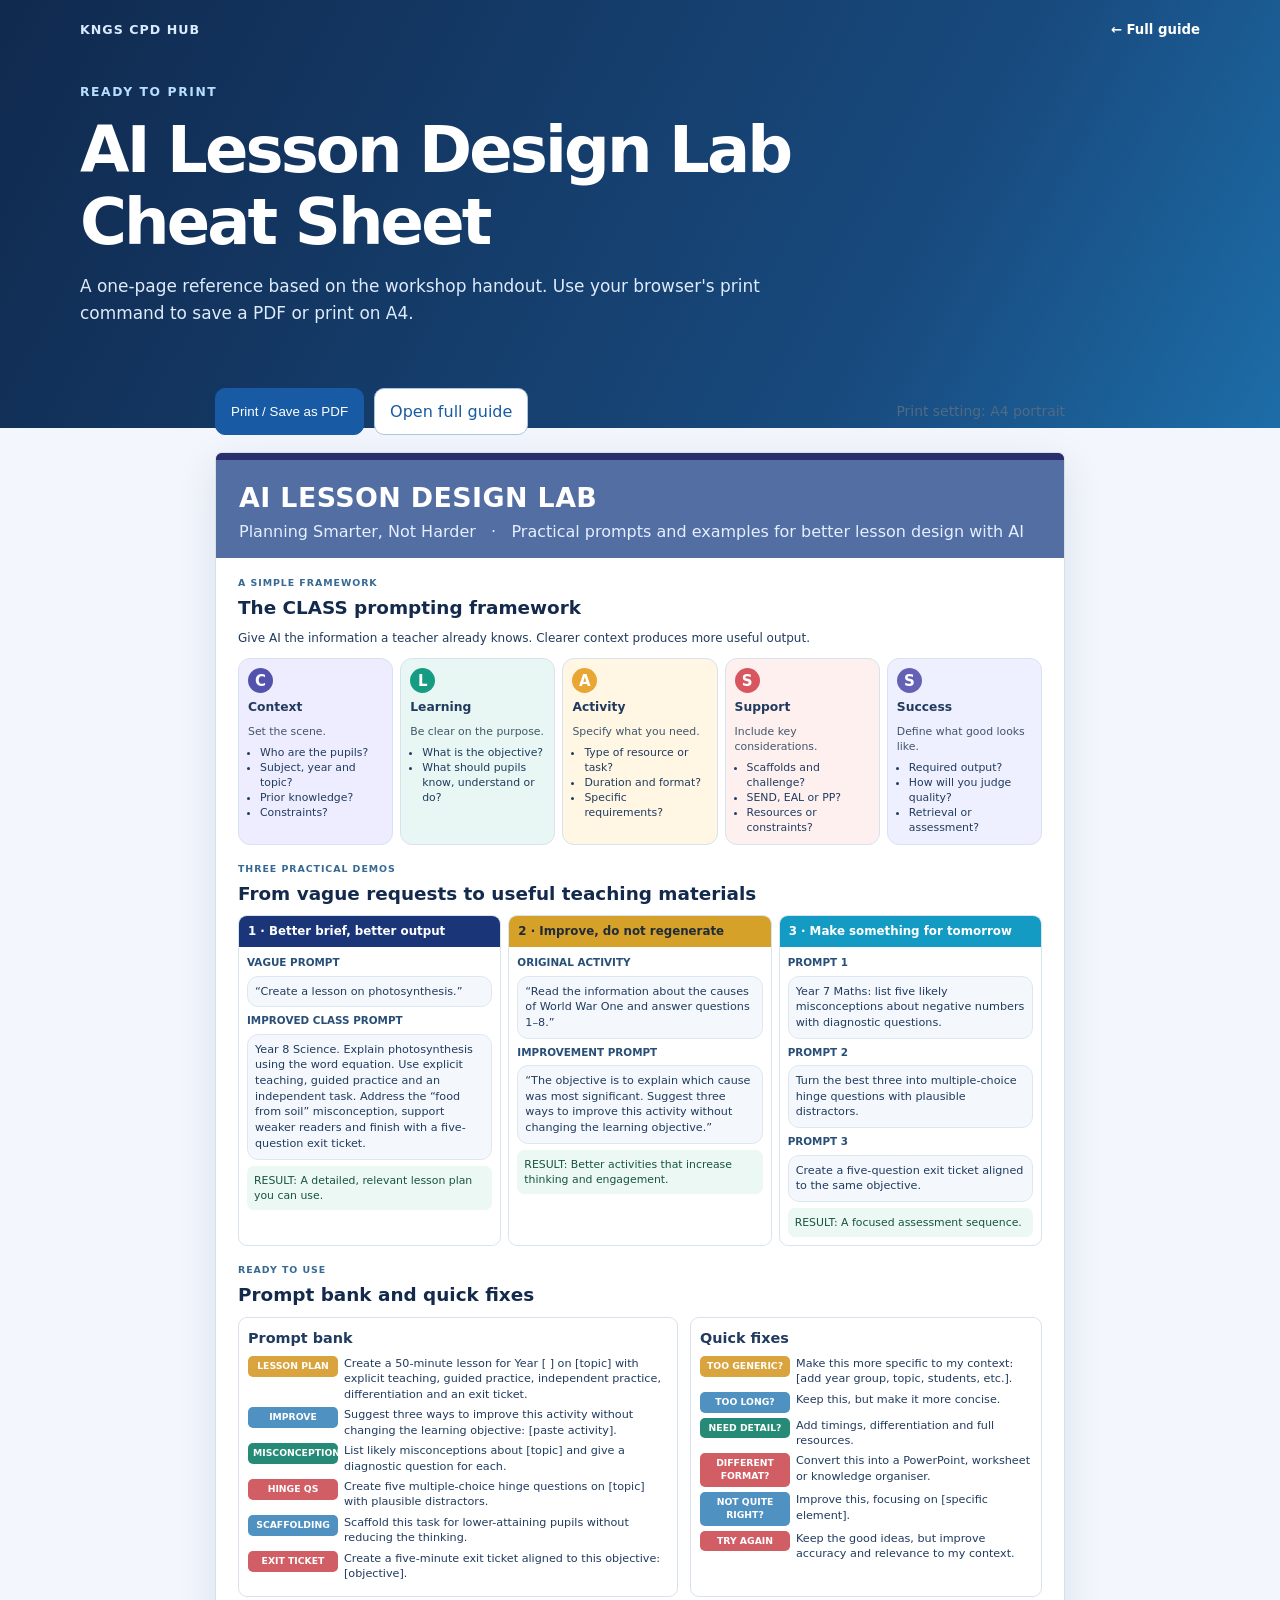
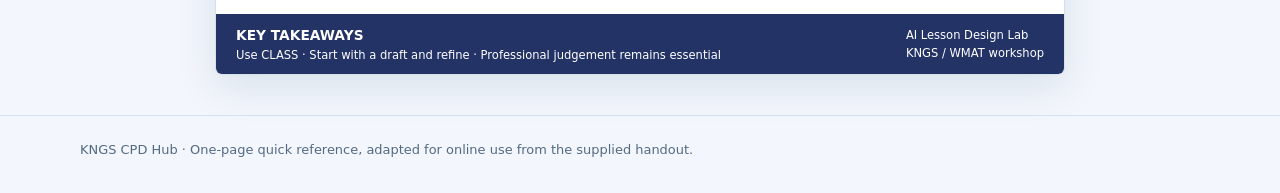
==== guides/ai-lesson-design-lab-handout.html @ 3f886492 "Add printable A4 AI Lesson Design Lab cheat sheet with CLASS and examples" ====
<!doctype html>
<html lang="en-GB">
<head><meta charset="utf-8"><meta name="viewport" content="width=device-width,initial-scale=1"><meta name="theme-color" content="#102d59"><title>AI Lesson Design Lab | Printable Cheat Sheet</title><link rel="stylesheet" href="../styles.css">
<style>
.poster{background:#fff;border:1px solid #d4e0ea;box-shadow:0 12px 40px #163d641c;width:min(850px,100%);margin:0 auto;border-radius:7px;overflow:hidden;color:#203b5e}
.poster-top{background:#526ea3;color:white;padding:16px 23px 13px;border-top:7px solid #282f6c}
.poster-top h1{letter-spacing:.015em;font-size:1.68rem;margin:0}.poster-top p{margin:0;color:#e5efff}
.poster-body{padding:17px 22px}
.poster h2{font-size:1.15rem;color:#142a4c;margin:0 0 7px}.poster .kicker{margin:0 0 3px;font-size:.59rem}
.poster .framework{grid-template-columns:repeat(5,minmax(0,1fr));gap:7px}.poster .framework .block{padding:9px}.poster .framework strong{font-size:.77rem}
.poster .framework .letter{display:inline-grid;place-items:center;width:25px;height:25px;background:#5352ac;color:white;border-radius:50%;font-size:.94rem;margin-bottom:5px}
.poster .framework .block:nth-child(2) .letter{background:#159c83}.poster .framework .block:nth-child(3) .letter{background:#eaa632}.poster .framework .block:nth-child(4) .letter{background:#d85660}.poster .framework .block:nth-child(5) .letter{background:#6562b5}
.poster .framework p,.poster .framework ul{font-size:.68rem;line-height:1.38}.poster .framework ul{padding-left:12px}
.poster-section{margin:16px 0 0}
.poster-demos{display:grid;grid-template-columns:repeat(3,1fr);gap:7px}
.poster-demo{border:1px solid #d8e5ef;border-radius:9px;overflow:hidden;font-size:.74rem;line-height:1.4}
.poster-demo .head{background:#1a3679;color:#fff;font-weight:850;padding:7px 9px}
.poster-demo:nth-child(2) .head{background:#d6a128;color:#202a38}
.poster-demo:nth-child(3) .head{background:#139bc3;color:#fff}
.poster-demo .inside{padding:8px}
.poster-demo .sample{padding:7px;margin:6px 0;font-size:.7rem;line-height:1.4}
.poster-demo .result{background:#ecf8f3;border-radius:7px;font-size:.68rem;padding:7px;color:#17543f}
.poster-footer{background:#243366;color:white;display:flex;justify-content:space-between;gap:20px;align-items:center;padding:10px 20px;font-size:.72rem}
.poster-footer strong{font-size:.86rem}
.poster-cols{display:grid;grid-template-columns:1.25fr 1fr;gap:12px}
.poster-box{border:1px solid #d9e2ec;border-radius:9px;padding:9px}
.poster-box h3{font-size:.9rem;margin:0 0 6px}
.poster-row{display:grid;grid-template-columns:90px 1fr;gap:6px;align-items:start;margin:5px 0;font-size:.7rem;line-height:1.38}
.poster-row b{color:white;background:#d15e64;border-radius:5px;padding:4px 5px;text-transform:uppercase;font-size:.58rem;text-align:center}
.poster-row:nth-child(2n) b{background:#d9a33d}.poster-row:nth-child(3n) b{background:#4f91c0}.poster-row:nth-child(4n) b{background:#258b77}
.poster-label{font-weight:800;font-size:.65rem;color:#284f78}
.page-actions{width:min(850px,100%);margin:0 auto 17px;display:flex;justify-content:space-between;gap:12px;align-items:center;flex-wrap:wrap}
@page{size:A4 portrait;margin:7mm}
@media print{
html,body{margin:0!important;padding:0!important;background:white!important}
.top,.footer,.no-print,main:not(.poster-main){display:none!important}
main.poster-main{margin:0!important;padding:0!important;width:100%!important}
.wrap{width:100%!important}
.poster{border:none;box-shadow:none;border-radius:0;width:100%;height:auto}
.poster-body{padding:10px 14px}.poster-top{padding:10px 15px 9px;border-top-width:5px}
.poster-top h1{font-size:19pt}.poster-top p{font-size:9pt}
.poster-section{margin-top:12px}.poster h2{font-size:11pt}
.poster .framework .block{padding:6px}
.poster .framework p,.poster .framework ul{font-size:6.4pt}
.poster-demo{font-size:7pt}.poster-demo .head{padding:5px 7px}.poster-demo .inside{padding:6px}.poster-demo .sample{font-size:6.6pt;padding:5px}
.poster-row{font-size:6.8pt;margin:4px 0;grid-template-columns:76px 1fr}
.poster-footer{padding:8px 14px;font-size:7pt}
.poster-box{padding:7px}
}
</style>
</head>
<body>
<header class="top no-print"><div class="wrap"><div class="topbar"><span class="brand">KNGS CPD Hub</span><a href="ai-lesson-design-lab.html" class="toplink">← Full guide</a></div><div class="hero"><div class="eyebrow">Ready to print</div><h1>AI Lesson Design Lab<br>Cheat Sheet</h1><p>A one-page reference based on the workshop handout. Use your browser's print command to save a PDF or print on A4.</p></div></div></header>
<main class="poster-main">
 <div class="page-actions no-print"><div class="actions"><button class="btn" onclick="window.print()">Print / Save as PDF</button><a class="btn secondary" href="ai-lesson-design-lab.html">Open full guide</a></div><span class="muted small">Print setting: A4 portrait</span></div>
 <article class="poster" aria-label="Printable AI Lesson Design Lab cheat sheet">
  <header class="poster-top"><h1>AI LESSON DESIGN LAB</h1><p>Planning Smarter, Not Harder &nbsp; · &nbsp; Practical prompts and examples for better lesson design with AI</p></header>
  <div class="poster-body">
   <div class="kicker">A SIMPLE FRAMEWORK</div><h2>The CLASS prompting framework</h2>
   <p style="font-size:.75rem;margin-bottom:9px">Give AI the information a teacher already knows. Clearer context produces more useful output.</p>
   <div class="framework">
    <div class="block"><span class="letter">C</span><strong>Context</strong><p>Set the scene.</p><ul><li>Who are the pupils?</li><li>Subject, year and topic?</li><li>Prior knowledge?</li><li>Constraints?</li></ul></div>
    <div class="block"><span class="letter">L</span><strong>Learning</strong><p>Be clear on the purpose.</p><ul><li>What is the objective?</li><li>What should pupils know, understand or do?</li></ul></div>
    <div class="block"><span class="letter">A</span><strong>Activity</strong><p>Specify what you need.</p><ul><li>Type of resource or task?</li><li>Duration and format?</li><li>Specific requirements?</li></ul></div>
    <div class="block"><span class="letter">S</span><strong>Support</strong><p>Include key considerations.</p><ul><li>Scaffolds and challenge?</li><li>SEND, EAL or PP?</li><li>Resources or constraints?</li></ul></div>
    <div class="block"><span class="letter">S</span><strong>Success</strong><p>Define what good looks like.</p><ul><li>Required output?</li><li>How will you judge quality?</li><li>Retrieval or assessment?</li></ul></div>
   </div>
   <section class="poster-section">
    <div class="kicker">THREE PRACTICAL DEMOS</div><h2>From vague requests to useful teaching materials</h2>
    <div class="poster-demos">
     <div class="poster-demo"><div class="head">1 · Better brief, better output</div><div class="inside"><div class="poster-label">VAGUE PROMPT</div><p class="sample">“Create a lesson on photosynthesis.”</p><div class="poster-label">IMPROVED CLASS PROMPT</div><p class="sample">Year 8 Science. Explain photosynthesis using the word equation. Use explicit teaching, guided practice and an independent task. Address the “food from soil” misconception, support weaker readers and finish with a five-question exit ticket.</p><div class="result">RESULT: A detailed, relevant lesson plan you can use.</div></div></div>
     <div class="poster-demo"><div class="head">2 · Improve, do not regenerate</div><div class="inside"><div class="poster-label">ORIGINAL ACTIVITY</div><p class="sample">“Read the information about the causes of World War One and answer questions 1–8.”</p><div class="poster-label">IMPROVEMENT PROMPT</div><p class="sample">“The objective is to explain which cause was most significant. Suggest three ways to improve this activity without changing the learning objective.”</p><div class="result">RESULT: Better activities that increase thinking and engagement.</div></div></div>
     <div class="poster-demo"><div class="head">3 · Make something for tomorrow</div><div class="inside"><div class="poster-label">PROMPT 1</div><p class="sample">Year 7 Maths: list five likely misconceptions about negative numbers with diagnostic questions.</p><div class="poster-label">PROMPT 2</div><p class="sample">Turn the best three into multiple-choice hinge questions with plausible distractors.</p><div class="poster-label">PROMPT 3</div><p class="sample">Create a five-question exit ticket aligned to the same objective.</p><div class="result">RESULT: A focused assessment sequence.</div></div></div>
    </div>
   </section>
   <section class="poster-section">
    <div class="kicker">READY TO USE</div><h2>Prompt bank and quick fixes</h2>
    <div class="poster-cols">
      <div class="poster-box"><h3>Prompt bank</h3>
       <div class="poster-row"><b>Lesson plan</b><span>Create a 50-minute lesson for Year [ ] on [topic] with explicit teaching, guided practice, independent practice, differentiation and an exit ticket.</span></div>
       <div class="poster-row"><b>Improve</b><span>Suggest three ways to improve this activity without changing the learning objective: [paste activity].</span></div>
       <div class="poster-row"><b>Misconceptions</b><span>List likely misconceptions about [topic] and give a diagnostic question for each.</span></div>
       <div class="poster-row"><b>Hinge Qs</b><span>Create five multiple-choice hinge questions on [topic] with plausible distractors.</span></div>
       <div class="poster-row"><b>Scaffolding</b><span>Scaffold this task for lower-attaining pupils without reducing the thinking.</span></div>
       <div class="poster-row"><b>Exit ticket</b><span>Create a five-minute exit ticket aligned to this objective: [objective].</span></div>
      </div>
      <div class="poster-box"><h3>Quick fixes</h3>
       <div class="poster-row"><b>Too generic?</b><span>Make this more specific to my context: [add year group, topic, students, etc.].</span></div>
       <div class="poster-row"><b>Too long?</b><span>Keep this, but make it more concise.</span></div>
       <div class="poster-row"><b>Need detail?</b><span>Add timings, differentiation and full resources.</span></div>
       <div class="poster-row"><b>Different format?</b><span>Convert this into a PowerPoint, worksheet or knowledge organiser.</span></div>
       <div class="poster-row"><b>Not quite right?</b><span>Improve this, focusing on [specific element].</span></div>
       <div class="poster-row"><b>Try again</b><span>Keep the good ideas, but improve accuracy and relevance to my context.</span></div>
      </div>
    </div>
   </section>
  </div>
  <footer class="poster-footer"><div><strong>KEY TAKEAWAYS</strong><br>Use CLASS · Start with a draft and refine · Professional judgement remains essential</div><div>AI Lesson Design Lab<br>KNGS / WMAT workshop</div></footer>
 </article>
</main>
<footer class="footer no-print"><div class="wrap">KNGS CPD Hub · One-page quick reference, adapted for online use from the supplied handout.</div></footer>
</body></html>
---- styles.css ----
:root{--navy:#102d59;--blue:#185aa3;--ink:#172b45;--muted:#536a83;--pale:#f3f6fc;--line:#d7e2ef;--white:#fff;--teal:#16735d;--shadow:0 12px 34px #123b6512}
*{box-sizing:border-box}
html{scroll-behavior:smooth}
body{margin:0;background:var(--pale);color:var(--ink);font:16px/1.6 system-ui,-apple-system,BlinkMacSystemFont,"Segoe UI",Arial,sans-serif}
h1,h2,h3,h4,p{margin-top:0}
a{color:#165b9f}
a:focus-visible,button:focus-visible,input:focus-visible,select:focus-visible,summary:focus-visible{outline:3px solid #dba43e;outline-offset:3px}
.wrap{width:min(1120px,calc(100% - 38px));margin:auto}
.top{background:linear-gradient(118deg,#10294e 0%,#184a7e 70%,#1d6da8 100%);color:white;padding:19px 0 72px}
.topbar{display:flex;gap:14px;align-items:center;justify-content:space-between;flex-wrap:wrap}
.brand{font-size:.79rem;font-weight:850;letter-spacing:.08em;text-transform:uppercase;color:#daeaff}
.toplink{color:white;text-decoration:none;font-weight:750;font-size:.83rem}
.hero{padding:43px 0 12px}
.eyebrow{font-size:.77rem;font-weight:800;letter-spacing:.13em;text-transform:uppercase;color:#b9dfff}
.hero h1{font-size:clamp(2.2rem,5.2vw,4rem);line-height:1.13;letter-spacing:-.045em;margin:11px 0 14px}
.hero p{color:#deebfa;max-width:700px;font-size:1.06rem}
.hero-tags{display:flex;flex-wrap:wrap;gap:8px}
.hero-tags span{border:1px solid #ffffff5f;border-radius:99px;padding:4px 12px;font-weight:700;font-size:.78rem}
main{position:relative;margin-top:-40px;padding-bottom:40px}
.card,.panel{border:1px solid var(--line);background:var(--white);border-radius:17px;box-shadow:var(--shadow)}
.panel{padding:25px 28px;margin-bottom:20px}
.panel h2{font-size:1.5rem;letter-spacing:-.025em;margin-bottom:9px}
.panel h3{font-size:1.1rem;letter-spacing:-.018em}
.muted{color:var(--muted)}.small{font-size:.87rem}.micro{font-size:.75rem}.bold{font-weight:800}
.pills{display:flex;flex-wrap:wrap;gap:8px}
.pill{background:#eaf2fb;color:#205b8f;border-radius:99px;font-size:.76rem;font-weight:800;padding:5px 10px}
.btn{background:var(--blue);border:1px solid var(--blue);color:#fff;border-radius:10px;padding:10px 15px;display:inline-flex;gap:8px;align-items:center;justify-content:center;font:800 .9rem/1.4 inherit;text-decoration:none;cursor:pointer}
.btn:hover{background:#103e76;color:white}
.btn.secondary{background:#fff;color:var(--blue);border-color:#a9c6df}
.btn.secondary:hover{background:#ecf4fb;color:var(--blue)}
.btn.teal{background:#126f58;border-color:#126f58}
.actions{display:flex;flex-wrap:wrap;gap:10px}
.section-heading{display:flex;justify-content:space-between;align-items:end;gap:12px;flex-wrap:wrap;margin:30px 0 14px}
.section-heading h2{margin:0}
.searchrow{display:grid;grid-template-columns:minmax(230px,1fr) 240px;gap:12px}
.searchrow label{font-weight:750;font-size:.84rem;display:block;margin:0 0 5px}
.searchrow input,.searchrow select{border:1px solid #adbed0;border-radius:9px;padding:11px 12px;width:100%;font:inherit;background:#fff;color:var(--ink)}
.library{display:grid;grid-template-columns:repeat(2,minmax(0,1fr));gap:17px}
.resource-card{padding:23px;display:flex;flex-direction:column;gap:9px}
.resource-card h3{font-size:1.35rem;margin:0;letter-spacing:-.025em}
.resource-card p{color:var(--muted);font-size:.93rem;margin-bottom:5px}
.resource-card .actions{margin-top:auto}
.resource-icon{width:52px;height:52px;display:grid;place-items:center;border-radius:13px;background:#e6eefc;font-size:1.7rem}
.resource-top{display:flex;align-items:center;justify-content:space-between;gap:9px}
.category{font-size:.75rem;font-weight:800;text-transform:uppercase;letter-spacing:.065em;color:#446682}
.empty{color:var(--muted);text-align:center;padding:30px;border:1px dashed #bbcddd;border-radius:12px}
.guide-header{display:flex;justify-content:space-between;gap:15px;align-items:flex-start}
.guide-header h1{margin:8px 0;font-size:clamp(1.8rem,4vw,2.45rem);line-height:1.16;letter-spacing:-.035em}
.guide-title{font-size:clamp(1.8rem,4vw,2.45rem);line-height:1.18;letter-spacing:-.03em}
.kicker{font-size:.75rem;text-transform:uppercase;color:#356994;letter-spacing:.1em;font-weight:850}
.framework{display:grid;grid-template-columns:repeat(5,minmax(0,1fr));gap:9px}
.framework .block{padding:13px;border-radius:12px;border:1px solid var(--line);background:#f7fbff}
.framework .block:nth-child(1){background:#eeedff}.framework .block:nth-child(2){background:#e8f7f3}.framework .block:nth-child(3){background:#fff6e4}.framework .block:nth-child(4){background:#fff0f0}.framework .block:nth-child(5){background:#eff0ff}
.framework strong{display:block;font-size:1rem}.framework .letter{font-weight:900;font-size:1.32rem}.framework p{font-size:.79rem;color:#41566a;margin:6px 0}
.framework ul{font-size:.76rem;margin:0;padding-left:18px}
.checklist{padding-left:22px}.checklist li{padding:4px 0}
.callout{background:#eef5fd;border:1px solid #bfd4eb;border-left:4px solid #276ba5;padding:14px 16px;border-radius:8px;margin:12px 0}
.warning{background:#fff7e8;border-color:#f1d9a8;border-left-color:#b9811b}
.prompts{display:grid;grid-template-columns:repeat(2,minmax(0,1fr));gap:12px}
.prompt{background:#f7faff;border:1px solid #d6e4f2;border-radius:13px;padding:17px}
.prompt h3{margin-bottom:6px}.prompt p{margin:0 0 12px}
pre,.sample{white-space:pre-wrap;overflow-wrap:anywhere;background:#f4f8fd;border:1px solid #dce7f1;border-radius:11px;padding:15px 17px;font:inherit}
.grid-two{display:grid;grid-template-columns:repeat(2,minmax(0,1fr));gap:13px}
.grid-three{display:grid;grid-template-columns:repeat(3,minmax(0,1fr));gap:13px}
.mini-card{background:#f6f9fd;border:1px solid #dce6ef;border-radius:12px;padding:16px}
.mini-card h3{margin:0 0 7px}.mini-card p:last-child{margin:0}
.hr{border:0;border-top:1px solid var(--line);margin:23px 0}
details{border:1px solid var(--line);border-radius:11px;padding:13px 15px;background:#f8fbff;margin:9px 0}
summary{font-weight:800;cursor:pointer}
.steps{padding-left:26px}.steps li{margin-bottom:10px}
.footer{border-top:1px solid var(--line);padding:24px 0 32px;font-size:.81rem;color:var(--muted)}
.slidebox{background:white;border:1px solid var(--line);border-radius:17px;padding:26px;min-height:300px;box-shadow:var(--shadow)}
.slidebox .big-number{font-size:3rem;line-height:1;color:#2b6396;font-weight:900}
.slidebox h2{margin:10px 0 15px;font-size:1.9rem}
.slide-nav{display:flex;gap:8px;flex-wrap:wrap;align-items:center;justify-content:space-between;margin-top:14px}
.slide-nav button{min-width:112px}
.slide-content{min-height:150px}
.slide-content li{margin:8px 0}
.site-map{display:flex;gap:8px;flex-wrap:wrap;margin-top:20px}
.site-map a{text-decoration:none;border-radius:9px;border:1px solid #c8d9ed;background:white;padding:7px 11px;font-size:.78rem;font-weight:800}
@media(max-width:900px){.framework{grid-template-columns:repeat(3,minmax(0,1fr))}}
@media(max-width:640px){.panel{padding:18px}.framework{grid-template-columns:repeat(2,minmax(0,1fr))}.searchrow,.library,.prompts,.grid-two,.grid-three{grid-template-columns:1fr}.hero{padding:26px 0 8px}}
@media(prefers-reduced-motion:reduce){html{scroll-behavior:auto}}
@page{size:A4;margin:12mm}
@media print{body{background:white;color:black;font-size:10pt}.top,.footer,.no-print,.actions,.site-map,.slide-nav{display:none!important}main{margin:0;padding:0}.wrap{width:100%;max-width:none}.panel,.card{border:none;box-shadow:none;margin:0;padding:0}.framework{grid-template-columns:repeat(5,minmax(0,1fr));gap:5px}.framework .block{padding:8px}.framework p,.framework ul{font-size:7pt}.guide-title{font-size:20pt}.prompts{grid-template-columns:repeat(2,minmax(0,1fr))}.prompt{break-inside:avoid}a{text-decoration:none;color:black}.handout-only{display:block}}
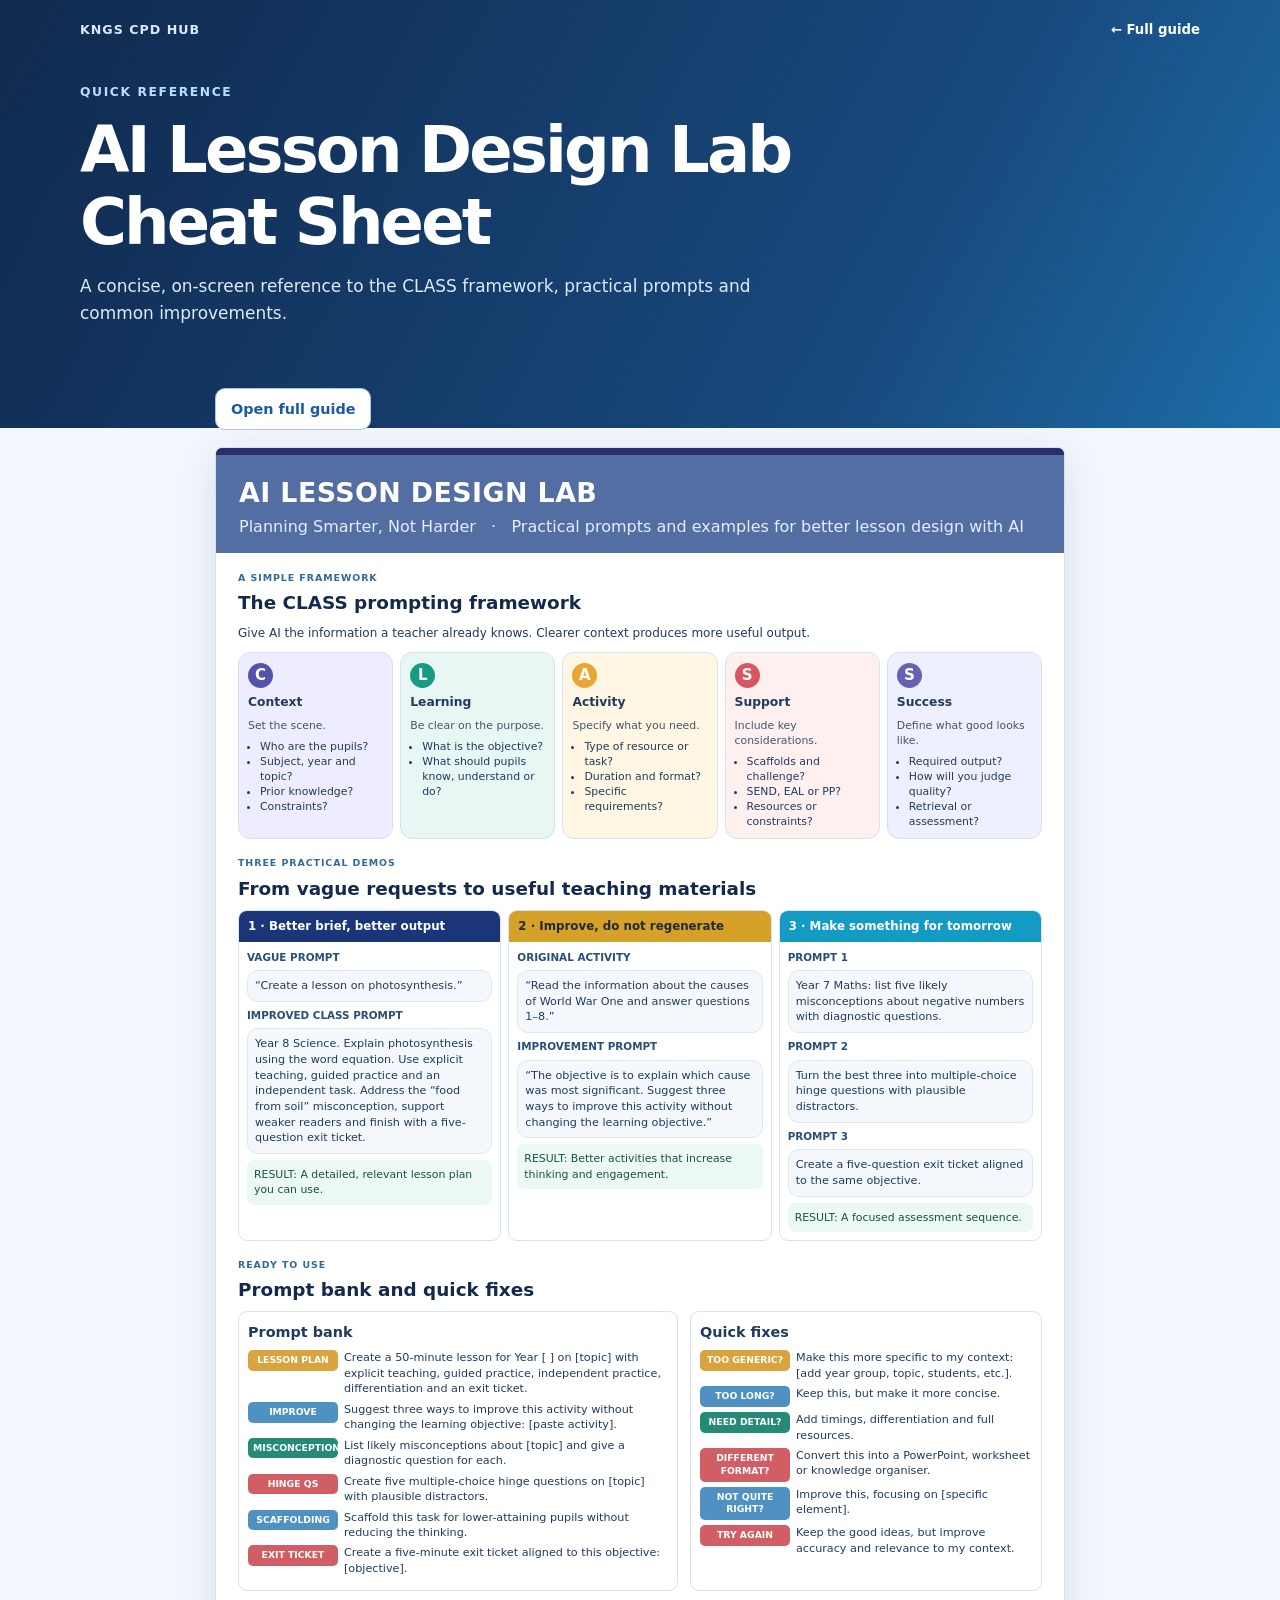
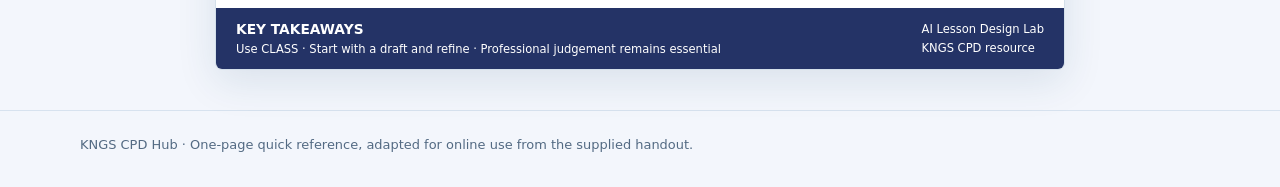
==== commit cee06ca9: "Remove external branding and downloads from public CPD content" ====
--- a/guides/ai-lesson-design-lab-handout.html
+++ b/guides/ai-lesson-design-lab-handout.html
@@ -1,6 +1,6 @@
 <!doctype html>
 <html lang="en-GB">
-<head><meta charset="utf-8"><meta name="viewport" content="width=device-width,initial-scale=1"><meta name="theme-color" content="#102d59"><title>AI Lesson Design Lab | Printable Cheat Sheet</title><link rel="stylesheet" href="../styles.css">
+<head><meta charset="utf-8"><meta name="viewport" content="width=device-width,initial-scale=1"><meta name="theme-color" content="#102d59"><title>AI Lesson Design Lab | Quick Reference</title><link rel="stylesheet" href="../styles.css">
 <style>
 .poster{background:#fff;border:1px solid #d4e0ea;box-shadow:0 12px 40px #163d641c;width:min(850px,100%);margin:0 auto;border-radius:7px;overflow:hidden;color:#203b5e}
 .poster-top{background:#526ea3;color:white;padding:16px 23px 13px;border-top:7px solid #282f6c}
@@ -50,10 +50,10 @@
 </style>
 </head>
 <body>
-<header class="top no-print"><div class="wrap"><div class="topbar"><span class="brand">KNGS CPD Hub</span><a href="ai-lesson-design-lab.html" class="toplink">← Full guide</a></div><div class="hero"><div class="eyebrow">Ready to print</div><h1>AI Lesson Design Lab<br>Cheat Sheet</h1><p>A one-page reference based on the workshop handout. Use your browser's print command to save a PDF or print on A4.</p></div></div></header>
+<header class="top no-print"><div class="wrap"><div class="topbar"><span class="brand">KNGS CPD Hub</span><a href="ai-lesson-design-lab.html" class="toplink">← Full guide</a></div><div class="hero"><div class="eyebrow">Quick reference</div><h1>AI Lesson Design Lab<br>Cheat Sheet</h1><p>A concise, on-screen reference to the CLASS framework, practical prompts and common improvements.</p></div></div></header>
 <main class="poster-main">
- <div class="page-actions no-print"><div class="actions"><button class="btn" onclick="window.print()">Print / Save as PDF</button><a class="btn secondary" href="ai-lesson-design-lab.html">Open full guide</a></div><span class="muted small">Print setting: A4 portrait</span></div>
- <article class="poster" aria-label="Printable AI Lesson Design Lab cheat sheet">
+ <div class="page-actions no-print"><div class="actions"><a class="btn secondary" href="ai-lesson-design-lab.html">Open full guide</a></div></div>
+ <article class="poster" aria-label="AI Lesson Design Lab quick reference">
   <header class="poster-top"><h1>AI LESSON DESIGN LAB</h1><p>Planning Smarter, Not Harder &nbsp; · &nbsp; Practical prompts and examples for better lesson design with AI</p></header>
   <div class="poster-body">
    <div class="kicker">A SIMPLE FRAMEWORK</div><h2>The CLASS prompting framework</h2>
@@ -95,7 +95,7 @@
     </div>
    </section>
   </div>
-  <footer class="poster-footer"><div><strong>KEY TAKEAWAYS</strong><br>Use CLASS · Start with a draft and refine · Professional judgement remains essential</div><div>AI Lesson Design Lab<br>KNGS / WMAT workshop</div></footer>
+  <footer class="poster-footer"><div><strong>KEY TAKEAWAYS</strong><br>Use CLASS · Start with a draft and refine · Professional judgement remains essential</div><div>AI Lesson Design Lab<br>KNGS CPD resource</div></footer>
  </article>
 </main>
 <footer class="footer no-print"><div class="wrap">KNGS CPD Hub · One-page quick reference, adapted for online use from the supplied handout.</div></footer>
--- a/styles.css
+++ b/styles.css
@@ -1,5 +1,6 @@
 :root{--navy:#102d59;--blue:#185aa3;--ink:#172b45;--muted:#536a83;--pale:#f3f6fc;--line:#d7e2ef;--white:#fff;--teal:#16735d;--shadow:0 12px 34px #123b6512}
 *{box-sizing:border-box}
+[hidden]{display:none!important}
 html{scroll-behavior:smooth}
 body{margin:0;background:var(--pale);color:var(--ink);font:16px/1.6 system-ui,-apple-system,BlinkMacSystemFont,"Segoe UI",Arial,sans-serif}
 h1,h2,h3,h4,p{margin-top:0}
@@ -24,7 +25,7 @@
 .muted{color:var(--muted)}.small{font-size:.87rem}.micro{font-size:.75rem}.bold{font-weight:800}
 .pills{display:flex;flex-wrap:wrap;gap:8px}
 .pill{background:#eaf2fb;color:#205b8f;border-radius:99px;font-size:.76rem;font-weight:800;padding:5px 10px}
-.btn{background:var(--blue);border:1px solid var(--blue);color:#fff;border-radius:10px;padding:10px 15px;display:inline-flex;gap:8px;align-items:center;justify-content:center;font:800 .9rem/1.4 inherit;text-decoration:none;cursor:pointer}
+.btn{background:var(--blue);border:1px solid var(--blue);color:#fff;border-radius:10px;padding:10px 15px;display:inline-flex;gap:8px;align-items:center;justify-content:center;font-weight:800;font-size:.9rem;line-height:1.4;font-family:inherit;text-decoration:none;cursor:pointer}
 .btn:hover{background:#103e76;color:white}
 .btn.secondary{background:#fff;color:var(--blue);border-color:#a9c6df}
 .btn.secondary:hover{background:#ecf4fb;color:var(--blue)}
